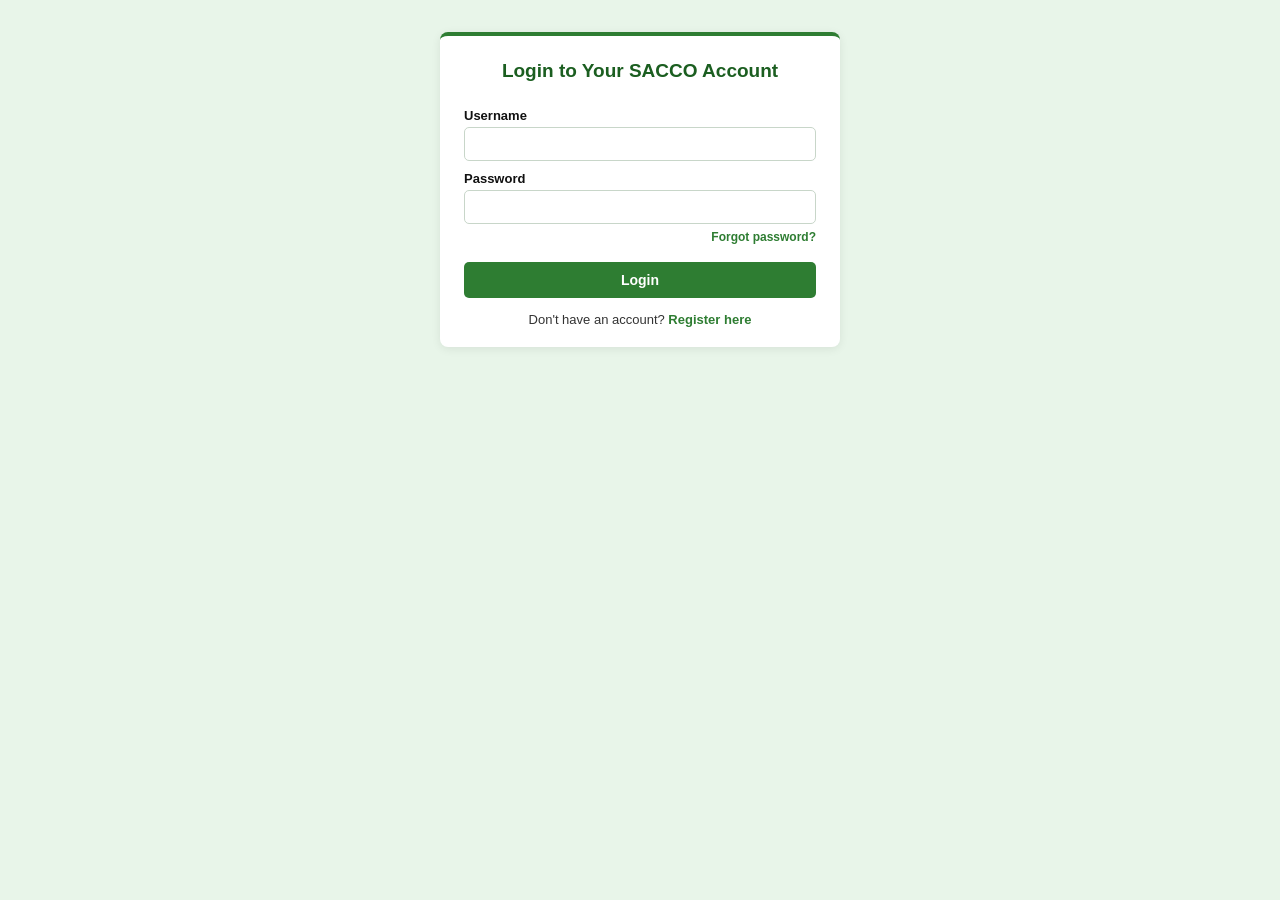
==== frontend/index.html @ 1c064b5d "Add index.html that redirects to the login page" ====
<!doctype html>
<html lang="en">
<head>
  <meta charset="utf-8">
  <meta http-equiv="refresh" content="0; url=login.html">
  <title>Nyikwa Abiya Welfare</title>
</head>
<body>
  <p>Loading. If nothing happens, <a href="login.html">click here to log in</a>.</p>
</body>
</html>
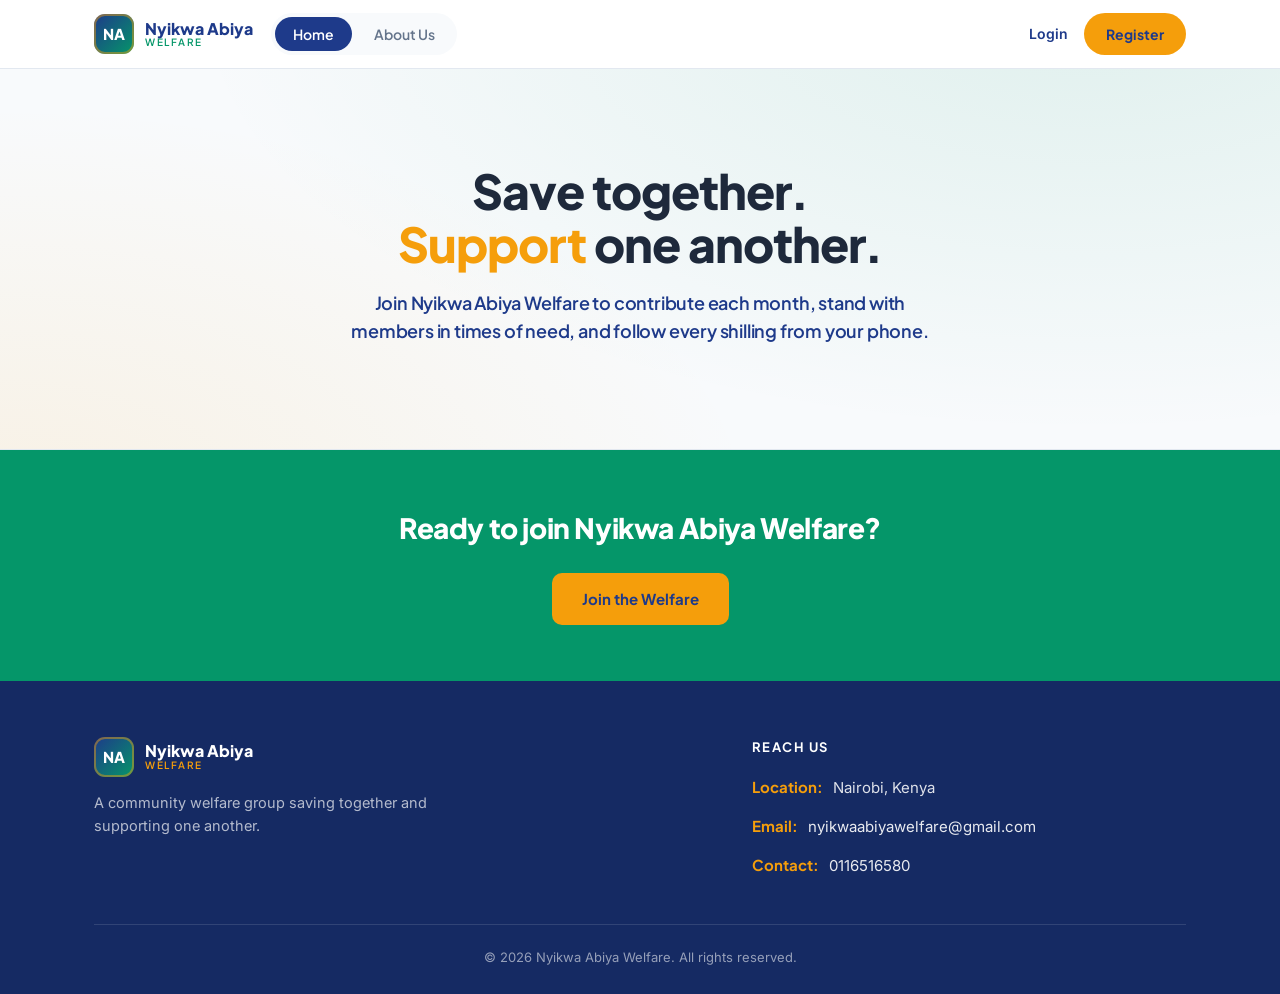
==== commit c5fb1c71: "Restyle landing, login, and register with new palette via css folder" ====
--- a/frontend/index.html
+++ b/frontend/index.html
@@ -1,11 +1,84 @@
 <!doctype html>
 <html lang="en">
 <head>
-  <meta charset="utf-8">
-  <meta http-equiv="refresh" content="0; url=login.html">
-  <title>Nyikwa Abiya Welfare</title>
+<meta charset="utf-8">
+<meta name="viewport" content="width=device-width, initial-scale=1">
+<title>Nyikwa Abiya Welfare</title>
+<link rel="preconnect" href="https://fonts.googleapis.com">
+<link rel="preconnect" href="https://fonts.gstatic.com" crossorigin>
+<link href="https://fonts.googleapis.com/css2?family=Plus+Jakarta+Sans:wght@400;500;600;700;800&family=Inter:wght@400;500;600&display=swap" rel="stylesheet">
+<link rel="stylesheet" href="css/landing.css">
 </head>
 <body>
-  <p>Loading. If nothing happens, <a href="login.html">click here to log in</a>.</p>
+
+<header>
+  <nav class="nav">
+    <a class="brand" href="#top">
+      <div class="logo">NA</div>
+      <div class="brand-name">Nyikwa Abiya<span>Welfare</span></div>
+    </a>
+    <div class="tabs">
+      <button class="tab active" data-target="top">Home</button>
+      <button class="tab" data-target="reach-us">About Us</button>
+    </div>
+    <div class="nav-right">
+      <a class="nav-login" href="login.html">Login</a>
+      <a class="nav-register" href="register.html">Register</a>
+    </div>
+  </nav>
+</header>
+
+<span id="top"></span>
+
+<section class="hero">
+  <div class="wrap">
+    <h1>Save together.<br><span class="accent">Support</span> one another.</h1>
+    <p>Join Nyikwa Abiya Welfare to contribute each month, stand with members in times of need, and follow every shilling from your phone.</p>
+  </div>
+</section>
+
+<section class="cta-band">
+  <h2>Ready to join Nyikwa Abiya Welfare?</h2>
+  <a class="btn btn-amber" href="register.html">Join the Welfare</a>
+</section>
+
+<footer id="reach-us">
+  <div class="wrap">
+    <div class="foot-grid">
+      <div class="foot-about">
+        <div class="foot-brand">
+          <div class="logo">NA</div>
+          <div class="brand-name">Nyikwa Abiya<span>Welfare</span></div>
+        </div>
+        <p>A community welfare group saving together and supporting one another.</p>
+      </div>
+      <div class="foot-col">
+        <h4>Reach Us</h4>
+        <div class="reach-line"><b>Location:</b> Nairobi, Kenya</div>
+        <div class="reach-line"><b>Email:</b> <a href="mailto:nyikwaabiyawelfare@gmail.com">nyikwaabiyawelfare@gmail.com</a></div>
+        <div class="reach-line"><b>Contact:</b> <a href="tel:0116516580">0116516580</a></div>
+      </div>
+    </div>
+    <div class="copyright">© 2026 Nyikwa Abiya Welfare. All rights reserved.</div>
+  </div>
+</footer>
+
+<script>
+  const tabs = document.querySelectorAll('.tab');
+  tabs.forEach(function (t) {
+    t.addEventListener('click', function () {
+      tabs.forEach(function (x) { x.classList.remove('active'); });
+      t.classList.add('active');
+      const el = document.getElementById(t.dataset.target);
+      if (el) { el.scrollIntoView({ behavior: 'smooth', block: 'start' }); }
+    });
+  });
+  window.addEventListener('scroll', function () {
+    if (window.scrollY < 120) {
+      tabs.forEach(function (x) { x.classList.remove('active'); });
+      document.querySelector('.tab[data-target="top"]').classList.add('active');
+    }
+  });
+</script>
 </body>
 </html>
--- a/frontend/css/landing.css
+++ b/frontend/css/landing.css
@@ -0,0 +1,114 @@
+/* ------------------------------------------------------------------
+   landing.css - styling for index.html (the landing page)
+   Palette: deep blue, emerald, amber, off-white, white, slate, red.
+   ------------------------------------------------------------------ */
+
+:root {
+  --deep-blue: #1E3A8A;
+  --emerald: #059669;
+  --amber: #F59E0B;
+  --off-white: #F8FAFC;
+  --white: #FFFFFF;
+  --slate: #1E293B;
+  --red: #DC2626;
+  --deep-blue-dark: #152a63;
+  --emerald-dark: #047857;
+  --amber-dark: #D97706;
+  --muted: #64748B;
+  --line: #E2E8F0;
+  --radius: 14px;
+  --shadow: 0 18px 44px -24px rgba(30, 58, 138, 0.5);
+}
+
+* { box-sizing: border-box; margin: 0; padding: 0; }
+html { scroll-behavior: smooth; }
+body {
+  font-family: 'Inter', system-ui, sans-serif;
+  color: var(--slate);
+  background: var(--off-white);
+  line-height: 1.6;
+  -webkit-font-smoothing: antialiased;
+}
+h1, h2, h3, h4, .brand-name, .btn, .tab { font-family: 'Plus Jakarta Sans', sans-serif; }
+.wrap { max-width: 1140px; margin: 0 auto; padding: 0 24px; }
+
+/* Header */
+header {
+  position: sticky; top: 0; z-index: 20;
+  background: rgba(255,255,255,0.94);
+  backdrop-filter: blur(10px);
+  border-bottom: 1px solid var(--line);
+}
+.nav { max-width: 1140px; margin: 0 auto; padding: 13px 24px; display: flex; align-items: center; gap: 18px; }
+.brand { display: flex; align-items: center; gap: 11px; text-decoration: none; }
+.logo {
+  width: 40px; height: 40px; border-radius: 11px;
+  background: linear-gradient(135deg, var(--deep-blue), var(--emerald));
+  display: grid; place-items: center; color: var(--white);
+  font-family: 'Plus Jakarta Sans'; font-weight: 800; font-size: 15px;
+  box-shadow: inset 0 0 0 2px rgba(245, 158, 11, 0.45);
+}
+.brand-name { font-weight: 800; font-size: 16px; color: var(--deep-blue); line-height: 1.1; }
+.brand-name span { display: block; font-size: 10px; font-weight: 600; color: var(--emerald); letter-spacing: 1.5px; text-transform: uppercase; }
+
+.tabs { display: flex; gap: 4px; background: var(--off-white); padding: 4px; border-radius: 999px; }
+.tab { border: none; background: transparent; font-weight: 600; font-size: 14px; color: var(--muted); padding: 8px 18px; border-radius: 999px; cursor: pointer; transition: all 0.2s ease; }
+.tab:hover { color: var(--deep-blue); }
+.tab.active { background: var(--deep-blue); color: var(--white); }
+
+.nav-right { margin-left: auto; display: flex; align-items: center; gap: 16px; }
+.nav-login { text-decoration: none; font-weight: 600; font-size: 14px; color: var(--deep-blue); }
+.nav-login:hover { color: var(--emerald); }
+.nav-register {
+  text-decoration: none; font-family: 'Plus Jakarta Sans'; font-weight: 700; font-size: 14px;
+  color: var(--deep-blue); background: var(--amber); padding: 10px 22px; border-radius: 999px; transition: background 0.2s ease;
+}
+.nav-register:hover { background: var(--amber-dark); }
+
+/* Hero */
+.hero {
+  background:
+    radial-gradient(900px 440px at 85% -20%, rgba(5,150,105,0.10), transparent),
+    radial-gradient(760px 420px at 0% 120%, rgba(245,158,11,0.10), transparent),
+    var(--off-white);
+  color: var(--slate); padding: 96px 0 104px; text-align: center;
+  border-bottom: 1px solid var(--line);
+}
+.hero h1 { font-size: 48px; line-height: 1.1; font-weight: 800; letter-spacing: -1px; margin-bottom: 18px; color: var(--slate); }
+.hero h1 .accent { color: var(--amber); }
+.hero p { font-family: 'Plus Jakarta Sans', sans-serif; font-weight: 600; font-size: 18px; letter-spacing: -0.2px; line-height: 1.55; color: var(--deep-blue); max-width: 580px; margin: 0 auto; }
+
+/* Green CTA */
+.cta-band { background: var(--emerald); color: var(--white); text-align: center; padding: 56px 24px; }
+.cta-band h2 { font-size: 28px; font-weight: 800; letter-spacing: -0.4px; margin-bottom: 22px; }
+.btn { text-decoration: none; font-weight: 700; font-size: 15px; padding: 14px 30px; border-radius: 10px; cursor: pointer; border: none; transition: transform 0.15s ease, background 0.2s ease; display: inline-block; }
+.btn:hover { transform: translateY(-2px); }
+.cta-band .btn-amber { background: var(--amber); color: var(--deep-blue); }
+.cta-band .btn-amber:hover { background: var(--amber-dark); }
+
+/* Footer / Reach Us */
+footer { background: var(--deep-blue-dark); color: rgba(255,255,255,0.86); padding: 56px 0 26px; }
+.foot-grid { display: grid; grid-template-columns: 1.4fr 1fr; gap: 50px; padding-bottom: 32px; border-bottom: 1px solid rgba(255,255,255,0.12); }
+.foot-brand { display: flex; align-items: center; gap: 11px; margin-bottom: 14px; }
+.foot-brand .brand-name, .foot-brand .brand-name span { color: var(--white); }
+.foot-brand .brand-name span { color: var(--amber); }
+.foot-about p { color: rgba(255,255,255,0.68); font-size: 14.5px; max-width: 360px; }
+.foot-col h4 { color: var(--white); font-size: 13px; text-transform: uppercase; letter-spacing: 1.5px; margin-bottom: 18px; }
+.reach-line { font-size: 15px; margin-bottom: 14px; }
+.reach-line b { color: var(--amber); font-family: 'Plus Jakarta Sans'; font-weight: 700; margin-right: 6px; }
+.reach-line a { color: rgba(255,255,255,0.9); text-decoration: none; }
+.reach-line a:hover { color: var(--amber); }
+.copyright { text-align: center; padding-top: 22px; font-size: 13px; color: rgba(255,255,255,0.55); }
+
+/* Responsive */
+@media (max-width: 860px) {
+  .foot-grid { grid-template-columns: 1fr; gap: 28px; }
+  .hero h1 { font-size: 36px; }
+  .nav { flex-wrap: wrap; row-gap: 12px; }
+  .tabs { order: 3; width: 100%; justify-content: center; }
+  .nav-right { margin-left: auto; }
+}
+@media (max-width: 480px) {
+  .nav-login { display: none; }
+  .hero { padding: 64px 0 72px; }
+}
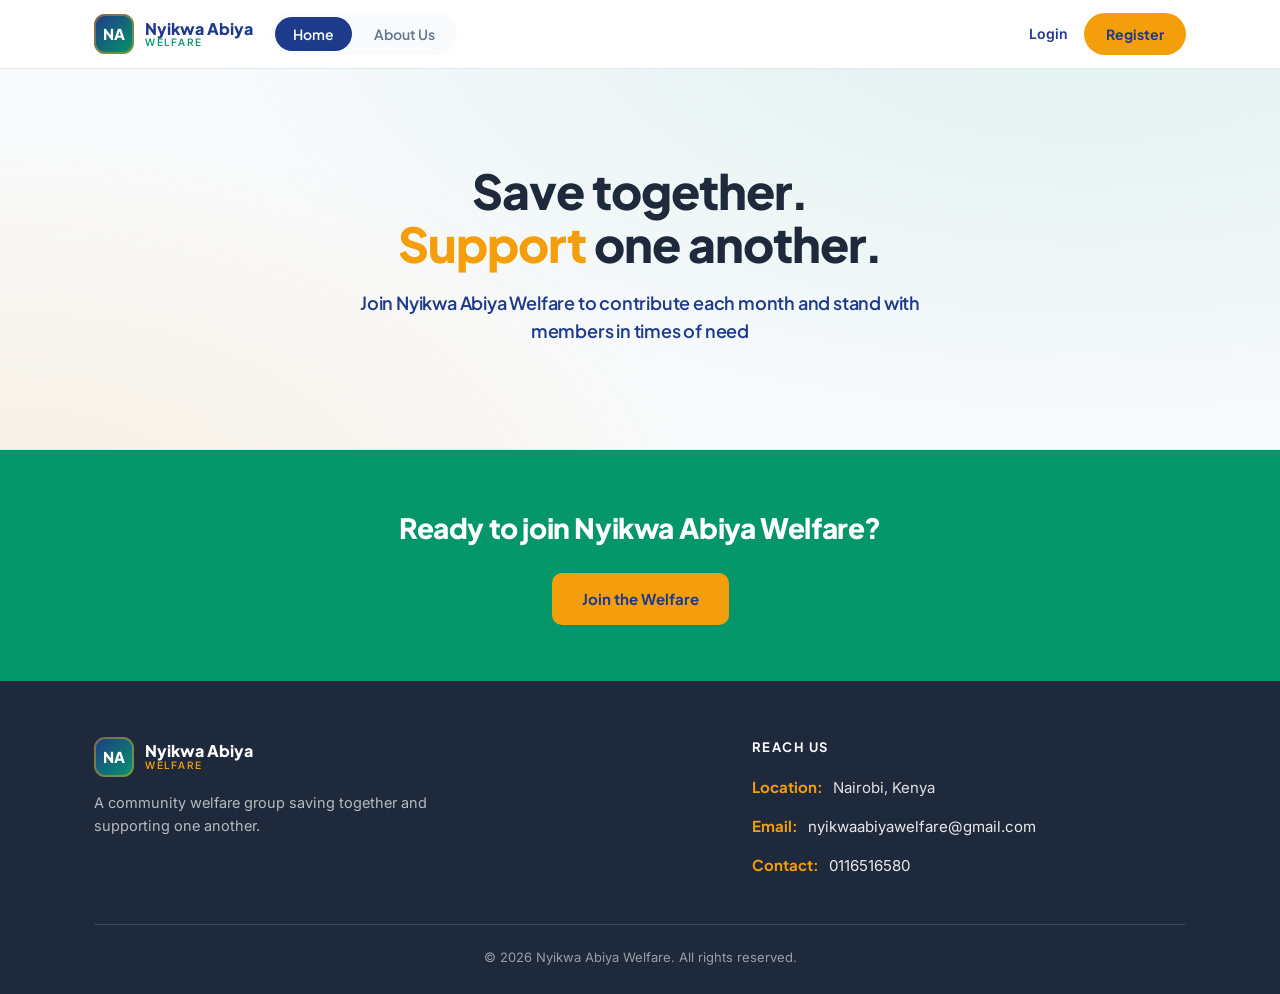
==== commit 7be04fa2: "Footer to slate, trim hero line" ====
--- a/frontend/index.html
+++ b/frontend/index.html
@@ -33,7 +33,7 @@
 <section class="hero">
   <div class="wrap">
     <h1>Save together.<br><span class="accent">Support</span> one another.</h1>
-    <p>Join Nyikwa Abiya Welfare to contribute each month, stand with members in times of need, and follow every shilling from your phone.</p>
+    <p>Join Nyikwa Abiya Welfare to contribute each month and stand with members in times of need</p>
   </div>
 </section>
 
--- a/frontend/css/landing.css
+++ b/frontend/css/landing.css
@@ -87,7 +87,7 @@
 .cta-band .btn-amber:hover { background: var(--amber-dark); }
 
 /* Footer / Reach Us */
-footer { background: var(--deep-blue-dark); color: rgba(255,255,255,0.86); padding: 56px 0 26px; }
+footer { background: var(--slate); color: rgba(255,255,255,0.86); padding: 56px 0 26px; }
 .foot-grid { display: grid; grid-template-columns: 1.4fr 1fr; gap: 50px; padding-bottom: 32px; border-bottom: 1px solid rgba(255,255,255,0.12); }
 .foot-brand { display: flex; align-items: center; gap: 11px; margin-bottom: 14px; }
 .foot-brand .brand-name, .foot-brand .brand-name span { color: var(--white); }
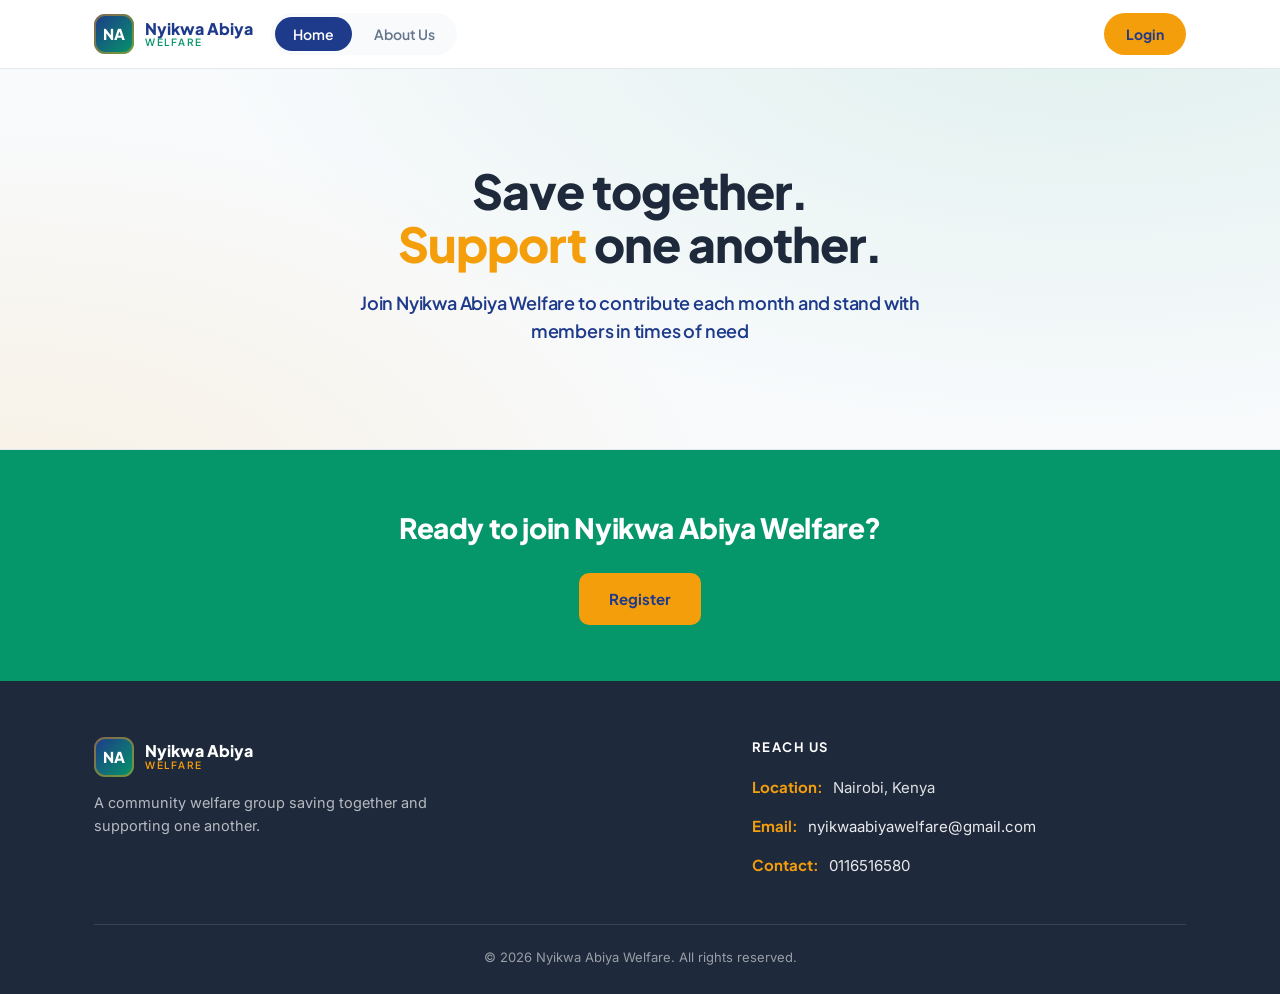
==== commit 87185357: "Nav button to Login, hero button to Register" ====
--- a/frontend/index.html
+++ b/frontend/index.html
@@ -22,8 +22,7 @@
       <button class="tab" data-target="reach-us">About Us</button>
     </div>
     <div class="nav-right">
-      <a class="nav-login" href="login.html">Login</a>
-      <a class="nav-register" href="register.html">Register</a>
+      <a class="nav-register" href="login.html">Login</a>
     </div>
   </nav>
 </header>
@@ -39,7 +38,7 @@
 
 <section class="cta-band">
   <h2>Ready to join Nyikwa Abiya Welfare?</h2>
-  <a class="btn btn-amber" href="register.html">Join the Welfare</a>
+  <a class="btn btn-amber" href="register.html">Register</a>
 </section>
 
 <footer id="reach-us">
